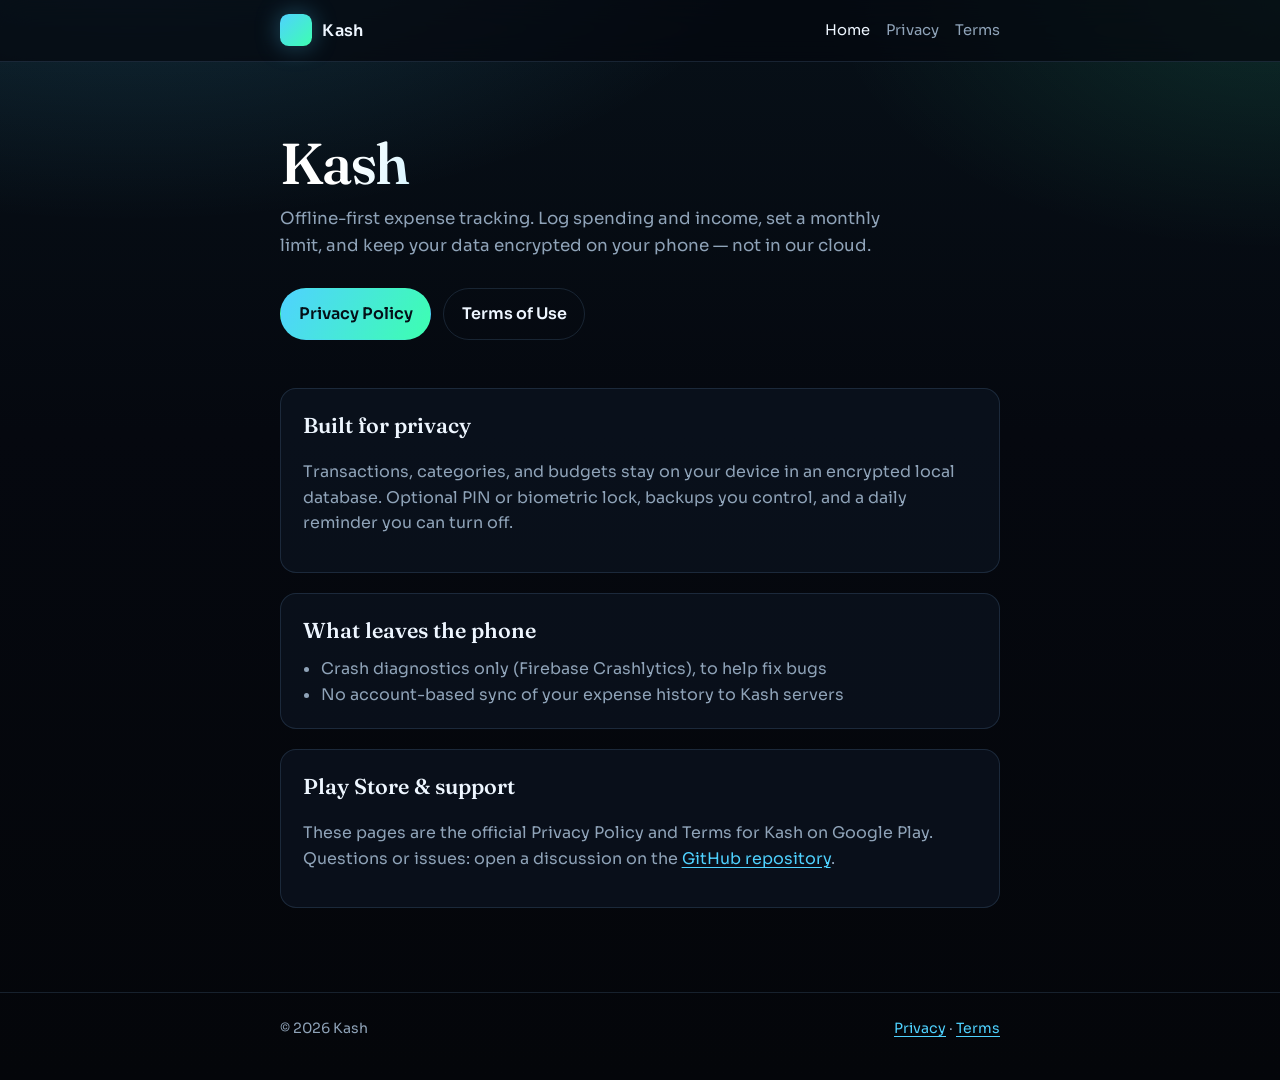
==== docs/index.html @ 001a1f01 "Initial public release of Kash with Play Store legal site. Offline expense tracker plus GitHub Pages" ====
<!DOCTYPE html>
<html lang="en">
<head>
  <meta charset="utf-8" />
  <meta name="viewport" content="width=device-width, initial-scale=1" />
  <title>Kash — Offline expense tracker</title>
  <meta name="description" content="Kash is an offline-first, privacy-focused expense tracker. Your money data stays on your phone." />
  <link rel="preconnect" href="https://fonts.googleapis.com" />
  <link rel="preconnect" href="https://fonts.gstatic.com" crossorigin />
  <link href="https://fonts.googleapis.com/css2?family=Fraunces:opsz,wght@9..144,500;9..144,600&family=Sora:wght@400;500;600&display=swap" rel="stylesheet" />
  <link rel="stylesheet" href="styles.css" />
</head>
<body>
  <header class="site-header">
    <div class="wrap nav">
      <a class="brand" href="./">
        <span class="brand-mark" aria-hidden="true"></span>
        Kash
      </a>
      <nav class="nav-links" aria-label="Primary">
        <a href="./" aria-current="page">Home</a>
        <a href="./privacy.html">Privacy</a>
        <a href="./terms.html">Terms</a>
      </nav>
    </div>
  </header>

  <main>
    <section class="wrap hero">
      <h1>Kash</h1>
      <p>
        Offline-first expense tracking. Log spending and income, set a monthly limit,
        and keep your data encrypted on your phone — not in our cloud.
      </p>
      <div class="cta-row">
        <a class="btn btn-primary" href="./privacy.html">Privacy Policy</a>
        <a class="btn btn-ghost" href="./terms.html">Terms of Use</a>
      </div>
    </section>

    <section class="wrap" style="padding-bottom: 4rem;">
      <article class="panel">
        <h2>Built for privacy</h2>
        <p>
          Transactions, categories, and budgets stay on your device in an encrypted local database.
          Optional PIN or biometric lock, backups you control, and a daily reminder you can turn off.
        </p>
      </article>
      <article class="panel">
        <h2>What leaves the phone</h2>
        <ul>
          <li>Crash diagnostics only (Firebase Crashlytics), to help fix bugs</li>
          <li>No account-based sync of your expense history to Kash servers</li>
        </ul>
      </article>
      <article class="panel">
        <h2>Play Store &amp; support</h2>
        <p>
          These pages are the official Privacy Policy and Terms for Kash on Google Play.
          Questions or issues: open a discussion on the
          <a href="https://github.com/EtanaAlemu/kash">GitHub repository</a>.
        </p>
      </article>
    </section>
  </main>

  <footer class="site-footer">
    <div class="wrap">
      <span>© <span id="y"></span> Kash</span>
      <span>
        <a href="./privacy.html">Privacy</a>
        ·
        <a href="./terms.html">Terms</a>
      </span>
    </div>
  </footer>
  <script>document.getElementById("y").textContent = new Date().getFullYear();</script>
</body>
</html>
---- docs/styles.css ----
:root {
  --bg: #05080f;
  --bg-elevated: #0c1420;
  --ink: #eef6ff;
  --muted: #8fa3b8;
  --line: rgba(143, 196, 255, 0.14);
  --mint: #3dffb0;
  --cyan: #4fd2ff;
  --danger: #ff6b6b;
  --max: 720px;
  --font-display: "Fraunces", "Iowan Old Style", Georgia, serif;
  --font-body: "Sora", "Avenir Next", "Segoe UI", sans-serif;
}

* {
  box-sizing: border-box;
}

html {
  scroll-behavior: smooth;
}

body {
  margin: 0;
  min-height: 100vh;
  color: var(--ink);
  font-family: var(--font-body);
  background:
    radial-gradient(1200px 600px at 10% -10%, rgba(79, 210, 255, 0.18), transparent 55%),
    radial-gradient(900px 500px at 100% 0%, rgba(61, 255, 176, 0.12), transparent 50%),
    linear-gradient(180deg, #071018 0%, var(--bg) 40%, #04060a 100%);
  line-height: 1.6;
}

a {
  color: var(--cyan);
  text-decoration-thickness: 1px;
  text-underline-offset: 0.18em;
}

a:hover {
  color: var(--mint);
}

.wrap {
  width: min(100% - 2rem, var(--max));
  margin-inline: auto;
}

.site-header {
  position: sticky;
  top: 0;
  z-index: 10;
  backdrop-filter: blur(14px);
  background: rgba(5, 8, 15, 0.72);
  border-bottom: 1px solid var(--line);
}

.nav {
  display: flex;
  align-items: center;
  justify-content: space-between;
  gap: 1rem;
  padding: 0.9rem 0;
}

.brand {
  display: inline-flex;
  align-items: center;
  gap: 0.65rem;
  color: var(--ink);
  text-decoration: none;
  font-weight: 600;
  letter-spacing: 0.02em;
}

.brand-mark {
  width: 2rem;
  height: 2rem;
  border-radius: 0.55rem;
  background:
    linear-gradient(135deg, var(--cyan), var(--mint));
  box-shadow: 0 0 24px rgba(79, 210, 255, 0.35);
}

.nav-links {
  display: flex;
  gap: 1rem;
  flex-wrap: wrap;
  font-size: 0.92rem;
}

.nav-links a {
  color: var(--muted);
  text-decoration: none;
}

.nav-links a:hover,
.nav-links a[aria-current="page"] {
  color: var(--ink);
}

.hero {
  padding: 4.5rem 0 3rem;
}

.hero h1 {
  margin: 0 0 0.75rem;
  font-family: var(--font-display);
  font-size: clamp(2.4rem, 6vw, 3.6rem);
  font-weight: 560;
  letter-spacing: -0.03em;
  line-height: 1.05;
  background: linear-gradient(105deg, #ffffff 10%, var(--cyan) 55%, var(--mint) 100%);
  -webkit-background-clip: text;
  background-clip: text;
  color: transparent;
}

.hero p {
  margin: 0;
  max-width: 38rem;
  color: var(--muted);
  font-size: 1.05rem;
}

.panel {
  margin: 0 0 1.25rem;
  padding: 1.25rem 1.35rem;
  border: 1px solid var(--line);
  border-radius: 1rem;
  background: rgba(12, 20, 32, 0.72);
}

.panel h2 {
  margin: 0 0 0.5rem;
  font-family: var(--font-display);
  font-size: 1.35rem;
  font-weight: 560;
}

.panel p,
.panel li {
  color: var(--muted);
}

.panel ul {
  margin: 0.5rem 0 0;
  padding-left: 1.15rem;
}

.cta-row {
  display: flex;
  flex-wrap: wrap;
  gap: 0.75rem;
  margin-top: 1.75rem;
}

.btn {
  display: inline-flex;
  align-items: center;
  justify-content: center;
  padding: 0.75rem 1.1rem;
  border-radius: 999px;
  border: 1px solid transparent;
  font-weight: 600;
  text-decoration: none;
  transition: transform 0.15s ease, background 0.15s ease;
}

.btn:hover {
  transform: translateY(-1px);
}

.btn-primary {
  color: #041018;
  background: linear-gradient(120deg, var(--cyan), var(--mint));
}

.btn-ghost {
  color: var(--ink);
  border-color: var(--line);
  background: transparent;
}

.legal {
  padding: 2.5rem 0 4rem;
}

.legal h1 {
  margin: 0 0 0.35rem;
  font-family: var(--font-display);
  font-size: clamp(2rem, 4vw, 2.6rem);
  letter-spacing: -0.02em;
}

.meta {
  margin: 0 0 2rem;
  color: var(--muted);
  font-size: 0.92rem;
}

.legal h2 {
  margin: 2rem 0 0.6rem;
  font-family: var(--font-display);
  font-size: 1.25rem;
}

.legal p,
.legal li {
  color: var(--muted);
}

.legal ul {
  padding-left: 1.2rem;
}

.site-footer {
  border-top: 1px solid var(--line);
  padding: 1.5rem 0 2.5rem;
  color: var(--muted);
  font-size: 0.88rem;
}

.site-footer .wrap {
  display: flex;
  flex-wrap: wrap;
  gap: 0.75rem 1.25rem;
  justify-content: space-between;
}

@media (max-width: 560px) {
  .nav-links {
    gap: 0.7rem;
  }
}
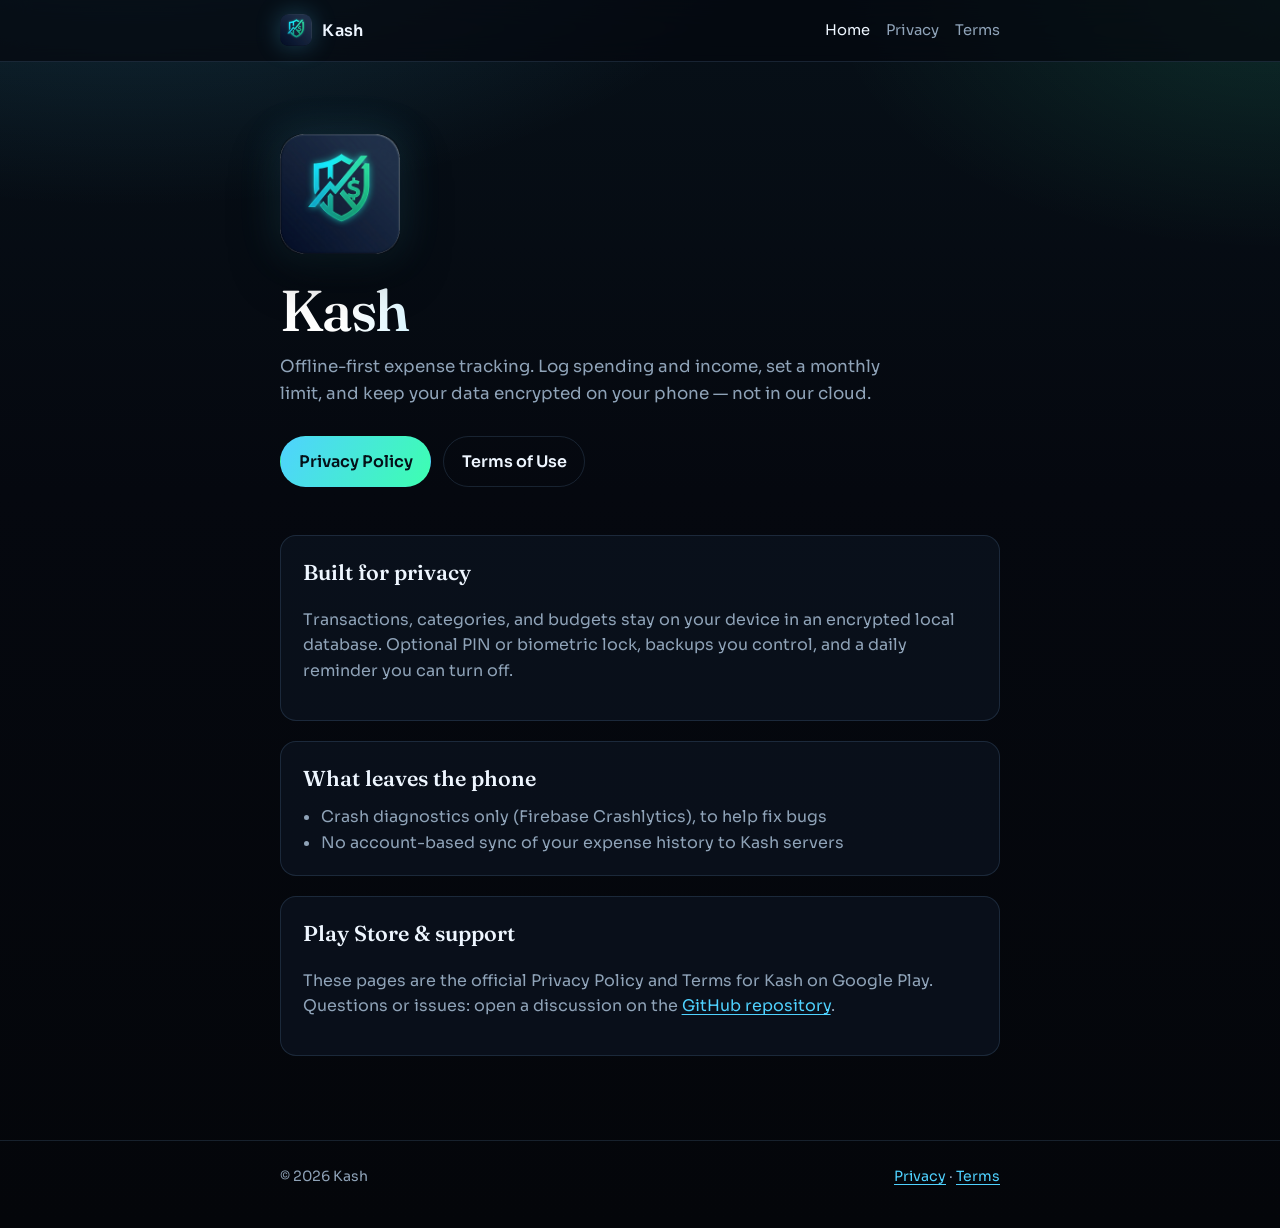
==== commit 6bfa70b8: "Use Kash app icon on the site and regenerate launcher icons. Co-authored-by: Cursor <cursoragent@cur" ====
--- a/docs/index.html
+++ b/docs/index.html
@@ -9,12 +9,14 @@
   <link rel="preconnect" href="https://fonts.gstatic.com" crossorigin />
   <link href="https://fonts.googleapis.com/css2?family=Fraunces:opsz,wght@9..144,500;9..144,600&family=Sora:wght@400;500;600&display=swap" rel="stylesheet" />
   <link rel="stylesheet" href="styles.css" />
+  <link rel="icon" type="image/png" href="assets/favicon.png" />
+  <link rel="apple-touch-icon" href="assets/icon-192.png" />
 </head>
 <body>
   <header class="site-header">
     <div class="wrap nav">
       <a class="brand" href="./">
-        <span class="brand-mark" aria-hidden="true"></span>
+        <img class="brand-mark" src="assets/app_icon.png" width="32" height="32" alt="" />
         Kash
       </a>
       <nav class="nav-links" aria-label="Primary">
@@ -27,6 +29,7 @@
 
   <main>
     <section class="wrap hero">
+      <img class="hero-icon" src="assets/app_icon.png" width="512" height="512" alt="Kash app icon" />
       <h1>Kash</h1>
       <p>
         Offline-first expense tracking. Log spending and income, set a monthly limit,
--- a/docs/styles.css
+++ b/docs/styles.css
@@ -78,9 +78,17 @@
   width: 2rem;
   height: 2rem;
   border-radius: 0.55rem;
-  background:
-    linear-gradient(135deg, var(--cyan), var(--mint));
-  box-shadow: 0 0 24px rgba(79, 210, 255, 0.35);
+  object-fit: cover;
+  display: block;
+  box-shadow: 0 0 24px rgba(79, 210, 255, 0.28);
+}
+
+.hero-icon {
+  width: min(7.5rem, 36vw);
+  height: auto;
+  border-radius: 1.35rem;
+  margin: 0 0 1.25rem;
+  box-shadow: 0 18px 50px rgba(0, 0, 0, 0.45), 0 0 40px rgba(79, 210, 255, 0.18);
 }
 
 .nav-links {
